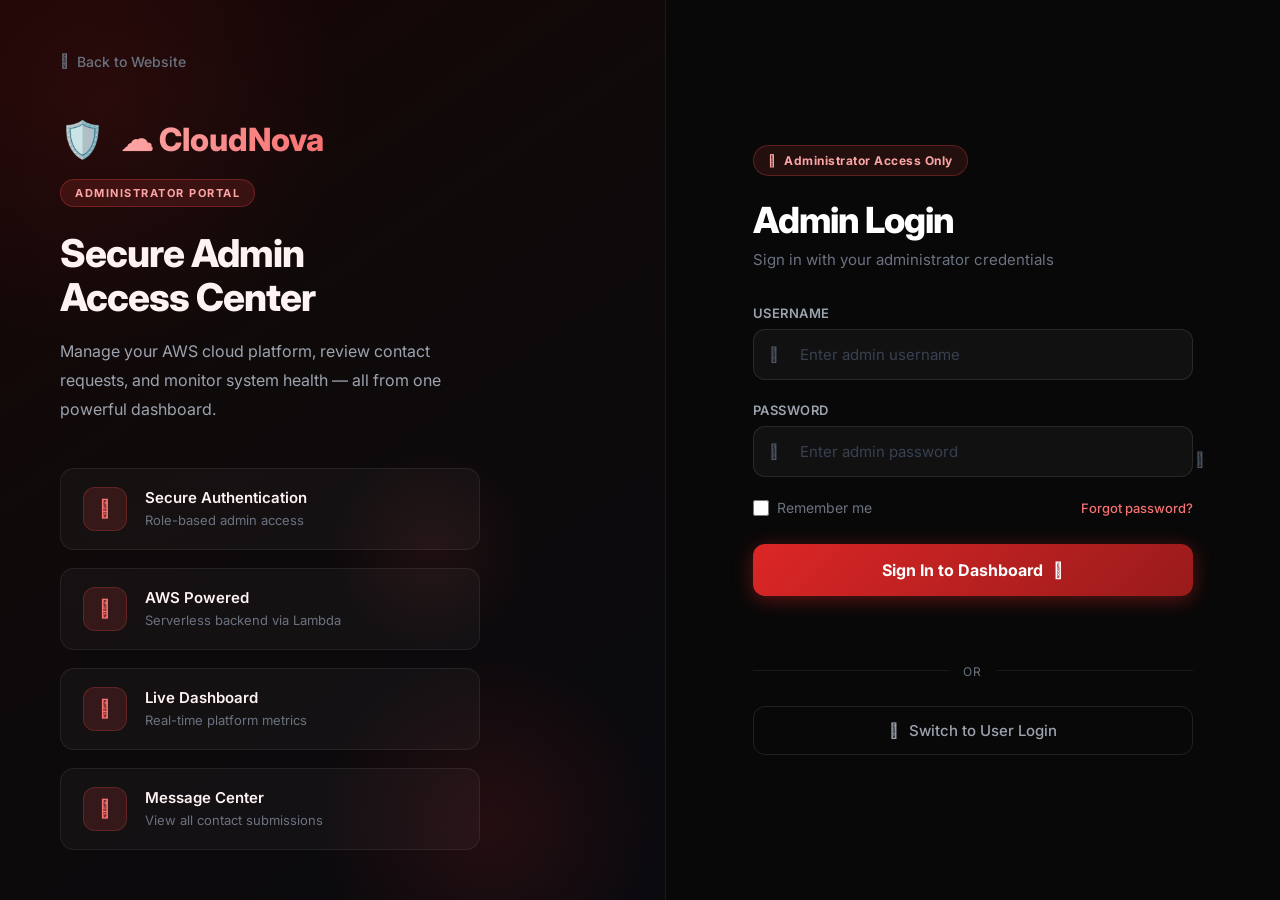
==== admin.html @ 33fa6151 "Add files via upload" ====
<!DOCTYPE html>
<html lang="en">
<head>
  <meta charset="UTF-8">
  <meta name="viewport" content="width=device-width, initial-scale=1.0">
  <title>Admin Login — CloudNova</title>
  <meta name="description" content="Secure administrator portal for CloudNova cloud platform management.">
  <link rel="stylesheet" href="admin.css">
  <link href="https://fonts.googleapis.com/css2?family=Inter:wght@300;400;500;600;700;800;900&display=swap" rel="stylesheet">
  <link rel="stylesheet" href="https://cdnjs.cloudflare.com/ajax/libs/font-awesome/6.5.2/css/all.min.css">
</head>
<body>

<div class="page-wrapper">

  <!-- Left Info Panel -->
  <div class="info-panel">
    <div class="panel-inner">
      <a href="index.html" class="back-link">
        <i class="fas fa-arrow-left"></i> Back to Website
      </a>

      <div class="brand">
        <div class="brand-icon">🛡️</div>
        <h1>☁ CloudNova</h1>
      </div>

      <div class="panel-badge">Administrator Portal</div>

      <h2>Secure Admin<br>Access Center</h2>
      <p>Manage your AWS cloud platform, review contact requests, and monitor system health — all from one powerful dashboard.</p>

      <div class="feature-list">
        <div class="feature-item">
          <div class="fi-icon"><i class="fas fa-shield-alt"></i></div>
          <div>
            <strong>Secure Authentication</strong>
            <span>Role-based admin access</span>
          </div>
        </div>
        <div class="feature-item">
          <div class="fi-icon"><i class="fas fa-cloud"></i></div>
          <div>
            <strong>AWS Powered</strong>
            <span>Serverless backend via Lambda</span>
          </div>
        </div>
        <div class="feature-item">
          <div class="fi-icon"><i class="fas fa-chart-line"></i></div>
          <div>
            <strong>Live Dashboard</strong>
            <span>Real-time platform metrics</span>
          </div>
        </div>
        <div class="feature-item">
          <div class="fi-icon"><i class="fas fa-envelope"></i></div>
          <div>
            <strong>Message Center</strong>
            <span>View all contact submissions</span>
          </div>
        </div>
      </div>
    </div>

    <!-- Decorative blobs -->
    <div class="blob blob-1"></div>
    <div class="blob blob-2"></div>
    <div class="blob blob-3"></div>
  </div>

  <!-- Right Login Panel -->
  <div class="login-panel">
    <div class="login-card">

      <div class="card-top">
        <div class="card-badge">
          <i class="fas fa-lock"></i>
          Administrator Access Only
        </div>
        <h2>Admin Login</h2>
        <p>Sign in with your administrator credentials</p>
      </div>

      <div class="input-group">
        <label for="username">Username</label>
        <div class="input-wrap">
          <i class="fas fa-user-shield"></i>
          <input type="text" id="username" placeholder="Enter admin username" autocomplete="off">
        </div>
      </div>

      <div class="input-group">
        <label for="password">Password</label>
        <div class="input-wrap">
          <i class="fas fa-lock"></i>
          <input type="password" id="password" placeholder="Enter admin password">
          <button class="toggle-pw" onclick="togglePw('password', this)" type="button" tabindex="-1">
            <i class="fas fa-eye"></i>
          </button>
        </div>
      </div>

      <div class="options-row">
        <label class="checkbox-label">
          <input type="checkbox" id="rememberAdmin">
          <span>Remember me</span>
        </label>
        <a href="#" class="forgot-link">Forgot password?</a>
      </div>

      <button id="loginBtn" onclick="adminLogin()">
        <span id="loginBtnText">Sign In to Dashboard</span>
        <i class="fas fa-arrow-right" id="loginIcon"></i>
        <div class="spinner" id="loginSpinner" style="display:none;"></div>
      </button>

      <p id="message"></p>

      <div class="divider"><span>or</span></div>

      <a href="user-login.html" class="alt-login-link">
        <i class="fas fa-user"></i>
        Switch to User Login
      </a>

    </div>
  </div>

</div>

<script src="admin.js"></script>
</body>
</html>
---- admin.css ----
/* ============================================
   CLOUDNOVA — ADMIN LOGIN
   Theme: Crimson Red / Dark Security
============================================ */

@import url('https://fonts.googleapis.com/css2?family=Inter:wght@300;400;500;600;700;800;900&display=swap');

*, *::before, *::after {
  margin: 0; padding: 0;
  box-sizing: border-box;
  font-family: 'Inter', sans-serif;
}

:root {
  --red-deep:    #7f1d1d;
  --red-mid:     #991b1b;
  --red-bright:  #ef4444;
  --red-glow:    rgba(239,68,68,0.35);
  --dark-bg:     #0a0a0f;
  --dark-panel:  #0f0a0a;
  --card-bg:     rgba(255,255,255,0.04);
  --border:      rgba(255,255,255,0.09);
  --border-red:  rgba(239,68,68,0.3);
  --text-primary:   #fef2f2;
  --text-secondary: #fca5a5;
  --text-muted:     #6b7280;
  --gradient-panel: linear-gradient(145deg, #1a0505 0%, #0f0a0a 40%, #0a0a0f 100%);
  --gradient-btn:   linear-gradient(135deg, #dc2626, #991b1b);
  --transition: 0.3s cubic-bezier(0.4,0,0.2,1);
}

html, body {
  height: 100%;
}

body {
  background: var(--dark-bg);
  color: var(--text-primary);
  display: flex;
  align-items: stretch;
  min-height: 100vh;
  overflow: hidden;
}

/* ── Page Layout ── */
.page-wrapper {
  display: flex;
  width: 100%;
  min-height: 100vh;
}

/* ── Info Panel (Left) ── */
.info-panel {
  position: relative;
  width: 52%;
  background: var(--gradient-panel);
  border-right: 1px solid rgba(239,68,68,0.15);
  display: flex;
  align-items: center;
  overflow: hidden;
}

.panel-inner {
  position: relative;
  z-index: 2;
  padding: 60px;
}

.back-link {
  display: inline-flex;
  align-items: center;
  gap: 8px;
  color: var(--text-muted);
  text-decoration: none;
  font-size: 14px;
  font-weight: 500;
  margin-bottom: 50px;
  transition: var(--transition);
}

.back-link:hover {
  color: var(--text-secondary);
}

.brand {
  display: flex;
  align-items: center;
  gap: 16px;
  margin-bottom: 20px;
}

.brand-icon {
  font-size: 36px;
  line-height: 1;
}

.brand h1 {
  font-size: 32px;
  font-weight: 800;
  background: linear-gradient(90deg, #fca5a5, #f87171);
  -webkit-background-clip: text;
  -webkit-text-fill-color: transparent;
  background-clip: text;
}

.panel-badge {
  display: inline-block;
  background: rgba(239,68,68,0.15);
  border: 1px solid rgba(239,68,68,0.3);
  color: #fca5a5;
  font-size: 11px;
  font-weight: 700;
  padding: 6px 14px;
  border-radius: 50px;
  letter-spacing: 1.5px;
  text-transform: uppercase;
  margin-bottom: 24px;
}

.info-panel h2 {
  font-size: clamp(28px, 3vw, 44px);
  font-weight: 800;
  letter-spacing: -1px;
  line-height: 1.15;
  color: var(--text-primary);
  margin-bottom: 18px;
}

.info-panel > .panel-inner > p {
  font-size: 16px;
  color: #9ca3af;
  line-height: 1.8;
  margin-bottom: 44px;
  max-width: 420px;
}

/* Feature Items */
.feature-list {
  display: flex;
  flex-direction: column;
  gap: 18px;
}

.feature-item {
  display: flex;
  align-items: center;
  gap: 18px;
  background: rgba(255,255,255,0.03);
  border: 1px solid rgba(255,255,255,0.07);
  border-radius: 14px;
  padding: 18px 22px;
  transition: var(--transition);
}

.feature-item:hover {
  background: rgba(239,68,68,0.08);
  border-color: var(--border-red);
}

.fi-icon {
  width: 44px;
  height: 44px;
  border-radius: 12px;
  background: rgba(239,68,68,0.15);
  border: 1px solid rgba(239,68,68,0.25);
  display: flex;
  align-items: center;
  justify-content: center;
  font-size: 18px;
  color: #f87171;
  flex-shrink: 0;
}

.feature-item strong {
  display: block;
  font-size: 15px;
  font-weight: 600;
  color: var(--text-primary);
  margin-bottom: 2px;
}

.feature-item span {
  font-size: 13px;
  color: var(--text-muted);
}

/* Decorative Blobs */
.blob {
  position: absolute;
  border-radius: 50%;
  pointer-events: none;
}

.blob-1 {
  width: 500px; height: 500px;
  background: radial-gradient(circle, rgba(127,29,29,0.18) 0%, transparent 70%);
  top: -150px; left: -150px;
  animation: blobFloat 14s ease-in-out infinite;
}

.blob-2 {
  width: 350px; height: 350px;
  background: radial-gradient(circle, rgba(220,38,38,0.12) 0%, transparent 70%);
  bottom: -100px; right: 0;
  animation: blobFloat 10s ease-in-out infinite reverse;
}

.blob-3 {
  width: 200px; height: 200px;
  background: radial-gradient(circle, rgba(239,68,68,0.08) 0%, transparent 70%);
  top: 50%; left: 50%;
  animation: blobFloat 8s ease-in-out infinite;
}

@keyframes blobFloat {
  0%, 100% { transform: translate(0,0); }
  50%       { transform: translate(20px, -20px); }
}

/* ── Login Panel (Right) ── */
.login-panel {
  width: 48%;
  display: flex;
  align-items: center;
  justify-content: center;
  padding: 40px;
  background: #080808;
  overflow-y: auto;
}

.login-card {
  width: 100%;
  max-width: 440px;
}

.card-top {
  margin-bottom: 36px;
}

.card-badge {
  display: inline-flex;
  align-items: center;
  gap: 8px;
  background: rgba(239,68,68,0.12);
  border: 1px solid rgba(239,68,68,0.28);
  color: #fca5a5;
  font-size: 12px;
  font-weight: 700;
  padding: 7px 14px;
  border-radius: 50px;
  letter-spacing: 0.5px;
  margin-bottom: 22px;
}

.card-top h2 {
  font-size: 36px;
  font-weight: 800;
  letter-spacing: -1px;
  color: #fff;
  margin-bottom: 8px;
}

.card-top p {
  font-size: 15px;
  color: var(--text-muted);
}

/* Input Groups */
.input-group {
  margin-bottom: 22px;
}

.input-group label {
  display: block;
  font-size: 13px;
  font-weight: 600;
  color: #9ca3af;
  margin-bottom: 8px;
  text-transform: uppercase;
  letter-spacing: 0.5px;
}

.input-wrap {
  position: relative;
  display: flex;
  align-items: center;
}

.input-wrap i {
  position: absolute;
  left: 16px;
  color: #4b5563;
  font-size: 15px;
  pointer-events: none;
}

.input-wrap input {
  width: 100%;
  padding: 15px 16px 15px 46px;
  background: rgba(255,255,255,0.04);
  border: 1px solid rgba(255,255,255,0.1);
  border-radius: 12px;
  color: #fff;
  font-size: 15px;
  outline: none;
  transition: var(--transition);
}

.input-wrap input:focus {
  border-color: #ef4444;
  background: rgba(239,68,68,0.06);
  box-shadow: 0 0 0 3px rgba(239,68,68,0.12);
}

.input-wrap input::placeholder { color: #374151; }

.toggle-pw {
  position: absolute;
  right: 14px;
  background: none;
  border: none;
  color: #4b5563;
  cursor: pointer;
  font-size: 14px;
  padding: 4px;
  transition: var(--transition);
  width: auto !important;
  padding: 0 !important;
}

.toggle-pw:hover { color: #9ca3af; }

/* Options Row */
.options-row {
  display: flex;
  justify-content: space-between;
  align-items: center;
  margin-bottom: 28px;
}

.checkbox-label {
  display: flex;
  align-items: center;
  gap: 8px;
  font-size: 14px;
  color: #6b7280;
  cursor: pointer;
}

.checkbox-label input[type="checkbox"] {
  width: 16px;
  height: 16px;
  accent-color: #ef4444;
}

.forgot-link {
  font-size: 13px;
  color: #f87171;
  text-decoration: none;
  font-weight: 500;
  transition: var(--transition);
}

.forgot-link:hover { color: #fca5a5; }

/* Login Button */
button#loginBtn {
  position: relative;
  width: 100%;
  padding: 16px;
  background: var(--gradient-btn);
  color: white;
  border: none;
  border-radius: 12px;
  font-size: 16px;
  font-weight: 700;
  cursor: pointer;
  transition: var(--transition);
  box-shadow: 0 4px 20px rgba(220,38,38,0.4);
  display: flex;
  align-items: center;
  justify-content: center;
  gap: 10px;
}

button#loginBtn:hover {
  transform: translateY(-2px);
  box-shadow: 0 8px 32px rgba(220,38,38,0.55);
}

button#loginBtn:disabled {
  opacity: 0.65;
  cursor: not-allowed;
  transform: none;
}

.spinner {
  width: 18px; height: 18px;
  border: 2px solid rgba(255,255,255,0.3);
  border-top-color: white;
  border-radius: 50%;
  animation: spin 0.7s linear infinite;
}

@keyframes spin { to { transform: rotate(360deg); } }

#message {
  text-align: center;
  margin-top: 18px;
  font-size: 14px;
  font-weight: 600;
  min-height: 20px;
}

/* Divider */
.divider {
  text-align: center;
  margin: 26px 0;
  position: relative;
}

.divider::before {
  content: '';
  position: absolute;
  top: 50%; left: 0; right: 0;
  height: 1px;
  background: rgba(255,255,255,0.07);
}

.divider span {
  position: relative;
  background: #080808;
  padding: 0 14px;
  font-size: 12px;
  color: var(--text-muted);
  text-transform: uppercase;
  letter-spacing: 1px;
}

/* Alternate Login Link */
.alt-login-link {
  display: flex;
  align-items: center;
  justify-content: center;
  gap: 10px;
  width: 100%;
  padding: 14px;
  background: transparent;
  border: 1px solid rgba(255,255,255,0.1);
  border-radius: 12px;
  color: #9ca3af;
  text-decoration: none;
  font-size: 15px;
  font-weight: 500;
  transition: var(--transition);
}

.alt-login-link:hover {
  border-color: rgba(16,185,129,0.4);
  color: #6ee7b7;
  background: rgba(16,185,129,0.05);
}

/* ── Responsive ── */
@media (max-width: 900px) {
  .page-wrapper    { flex-direction: column; }
  .info-panel      { width: 100%; padding: 30px 24px 40px; }
  .login-panel     { width: 100%; padding: 30px 24px 50px; }
  .panel-inner     { padding: 0; }
  body             { overflow: auto; }
  .back-link       { margin-bottom: 28px; }
  .blob-1, .blob-2, .blob-3 { display: none; }
}
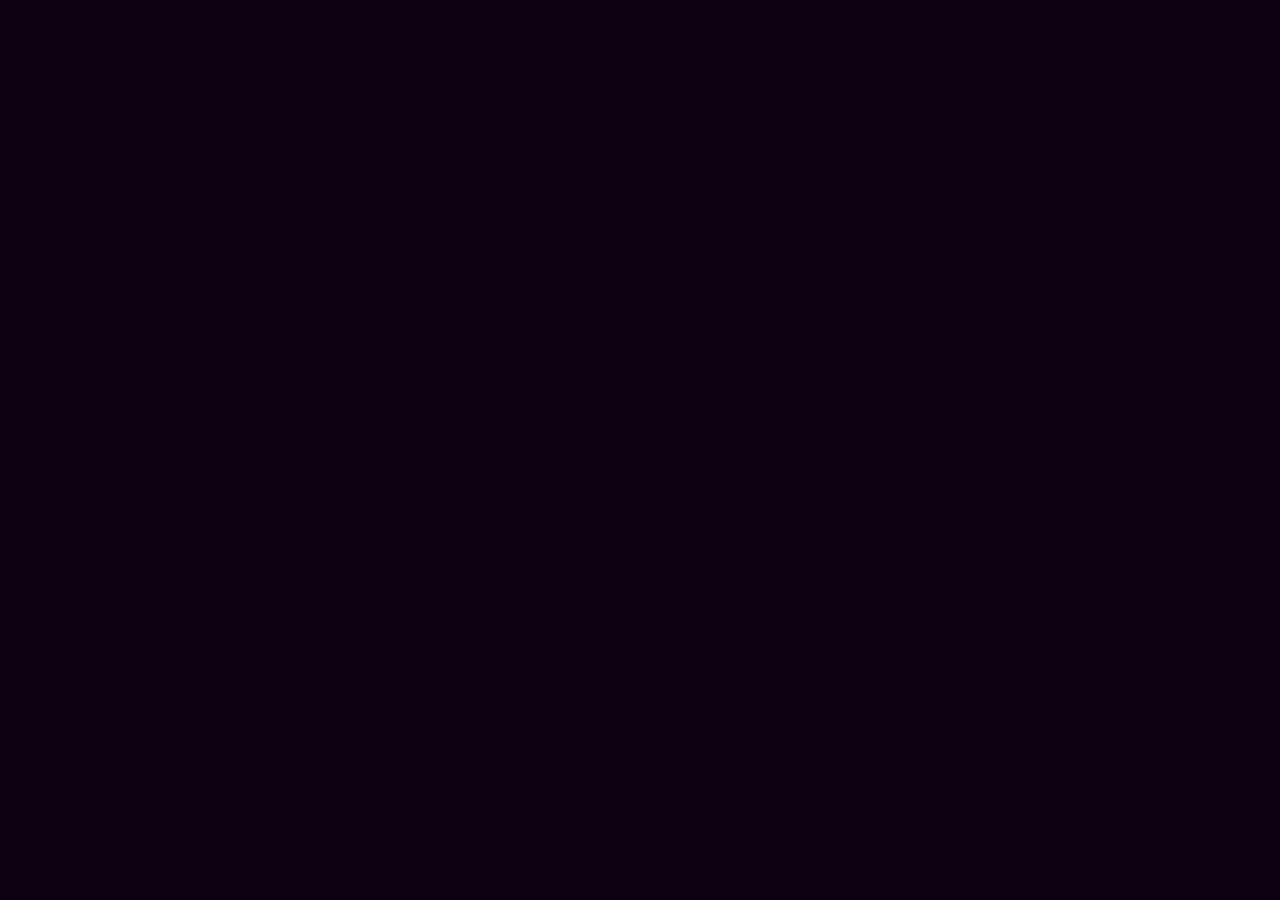
==== commit 5bd62af3: "Add brand intro overlay to admin page" ====
--- a/admin.html
+++ b/admin.html
@@ -10,6 +10,11 @@
   <link rel="stylesheet" href="https://cdnjs.cloudflare.com/ajax/libs/font-awesome/6.5.2/css/all.min.css">
 </head>
 <body>
+
+<!-- ── Brand Intro Overlay ── -->
+<div class="intro-overlay" id="introOverlay">
+  <div class="intro-logo">☁ CloudNova</div>
+</div>
 
 <div class="page-wrapper">
 
@@ -130,4 +135,4 @@
 
 <script src="admin.js"></script>
 </body>
-</html>+</html>
--- a/admin.css
+++ b/admin.css
@@ -1,6 +1,6 @@
 /* ============================================
-   CLOUDNOVA — ADMIN LOGIN
-   Theme: Crimson Red / Dark Security
+   CLOUDNOVA — ADMIN LOGIN (MATCHING PINK THEME)
+   Theme: Pink / Fuchsia / Violet
 ============================================ */
 
 @import url('https://fonts.googleapis.com/css2?family=Inter:wght@300;400;500;600;700;800;900&display=swap');
@@ -12,20 +12,21 @@
 }
 
 :root {
-  --red-deep:    #7f1d1d;
-  --red-mid:     #991b1b;
-  --red-bright:  #ef4444;
-  --red-glow:    rgba(239,68,68,0.35);
-  --dark-bg:     #0a0a0f;
-  --dark-panel:  #0f0a0a;
-  --card-bg:     rgba(255,255,255,0.04);
-  --border:      rgba(255,255,255,0.09);
-  --border-red:  rgba(239,68,68,0.3);
-  --text-primary:   #fef2f2;
-  --text-secondary: #fca5a5;
+  --bg-deep:      #0d0010;
+  --bg-panel:     #1a0025;
+  --pink:         #ec4899;
+  --hot-pink:     #f43f5e;
+  --rose:         #fb7185;
+  --fuchsia:      #d946ef;
+  --violet:       #a855f7;
+  --text-primary:   #fdf2f8;
+  --text-secondary: #f9a8d4;
   --text-muted:     #6b7280;
-  --gradient-panel: linear-gradient(145deg, #1a0505 0%, #0f0a0a 40%, #0a0a0f 100%);
-  --gradient-btn:   linear-gradient(135deg, #dc2626, #991b1b);
+  --gradient-panel: linear-gradient(145deg, #0d0010 0%, #1a0025 40%, #0d0010 100%);
+  --gradient-btn:   linear-gradient(135deg, #db2777, #9333ea);
+  --gradient-btn-h: linear-gradient(135deg, #ec4899, #a855f7);
+  --border:       rgba(255,255,255,0.07);
+  --border-pink:  rgba(236,72,153,0.3);
   --transition: 0.3s cubic-bezier(0.4,0,0.2,1);
 }
 
@@ -34,7 +35,7 @@
 }
 
 body {
-  background: var(--dark-bg);
+  background: var(--bg-deep);
   color: var(--text-primary);
   display: flex;
   align-items: stretch;
@@ -42,7 +43,6 @@
   overflow: hidden;
 }
 
-/* ── Page Layout ── */
 .page-wrapper {
   display: flex;
   width: 100%;
@@ -54,7 +54,7 @@
   position: relative;
   width: 52%;
   background: var(--gradient-panel);
-  border-right: 1px solid rgba(239,68,68,0.15);
+  border-right: 1px solid rgba(236,72,153,0.15);
   display: flex;
   align-items: center;
   overflow: hidden;
@@ -78,9 +78,7 @@
   transition: var(--transition);
 }
 
-.back-link:hover {
-  color: var(--text-secondary);
-}
+.back-link:hover { color: var(--text-secondary); }
 
 .brand {
   display: flex;
@@ -89,15 +87,12 @@
   margin-bottom: 20px;
 }
 
-.brand-icon {
-  font-size: 36px;
-  line-height: 1;
-}
+.brand-icon { font-size: 36px; line-height: 1; }
 
 .brand h1 {
   font-size: 32px;
   font-weight: 800;
-  background: linear-gradient(90deg, #fca5a5, #f87171);
+  background: linear-gradient(90deg, #fb7185, #ec4899);
   -webkit-background-clip: text;
   -webkit-text-fill-color: transparent;
   background-clip: text;
@@ -105,9 +100,9 @@
 
 .panel-badge {
   display: inline-block;
-  background: rgba(239,68,68,0.15);
-  border: 1px solid rgba(239,68,68,0.3);
-  color: #fca5a5;
+  background: rgba(236,72,153,0.12);
+  border: 1px solid rgba(236,72,153,0.28);
+  color: #f9a8d4;
   font-size: 11px;
   font-weight: 700;
   padding: 6px 14px;
@@ -128,7 +123,7 @@
 
 .info-panel > .panel-inner > p {
   font-size: 16px;
-  color: #9ca3af;
+  color: #be8fa8;
   line-height: 1.8;
   margin-bottom: 44px;
   max-width: 420px;
@@ -138,7 +133,7 @@
 .feature-list {
   display: flex;
   flex-direction: column;
-  gap: 18px;
+  gap: 16px;
 }
 
 .feature-item {
@@ -148,26 +143,26 @@
   background: rgba(255,255,255,0.03);
   border: 1px solid rgba(255,255,255,0.07);
   border-radius: 14px;
-  padding: 18px 22px;
+  padding: 16px 20px;
   transition: var(--transition);
 }
 
 .feature-item:hover {
-  background: rgba(239,68,68,0.08);
-  border-color: var(--border-red);
+  background: rgba(236,72,153,0.07);
+  border-color: var(--border-pink);
 }
 
 .fi-icon {
   width: 44px;
   height: 44px;
   border-radius: 12px;
-  background: rgba(239,68,68,0.15);
-  border: 1px solid rgba(239,68,68,0.25);
+  background: rgba(236,72,153,0.12);
+  border: 1px solid rgba(236,72,153,0.22);
   display: flex;
   align-items: center;
   justify-content: center;
-  font-size: 18px;
-  color: #f87171;
+  font-size: 17px;
+  color: #ec4899;
   flex-shrink: 0;
 }
 
@@ -184,7 +179,7 @@
   color: var(--text-muted);
 }
 
-/* Decorative Blobs */
+/* Blobs */
 .blob {
   position: absolute;
   border-radius: 50%;
@@ -193,21 +188,21 @@
 
 .blob-1 {
   width: 500px; height: 500px;
-  background: radial-gradient(circle, rgba(127,29,29,0.18) 0%, transparent 70%);
+  background: radial-gradient(circle, rgba(236,72,153,0.18) 0%, transparent 70%);
   top: -150px; left: -150px;
   animation: blobFloat 14s ease-in-out infinite;
 }
 
 .blob-2 {
   width: 350px; height: 350px;
-  background: radial-gradient(circle, rgba(220,38,38,0.12) 0%, transparent 70%);
+  background: radial-gradient(circle, rgba(168,85,247,0.1) 0%, transparent 70%);
   bottom: -100px; right: 0;
   animation: blobFloat 10s ease-in-out infinite reverse;
 }
 
 .blob-3 {
   width: 200px; height: 200px;
-  background: radial-gradient(circle, rgba(239,68,68,0.08) 0%, transparent 70%);
+  background: radial-gradient(circle, rgba(217,70,239,0.07) 0%, transparent 70%);
   top: 50%; left: 50%;
   animation: blobFloat 8s ease-in-out infinite;
 }
@@ -224,7 +219,7 @@
   align-items: center;
   justify-content: center;
   padding: 40px;
-  background: #080808;
+  background: #08000c;
   overflow-y: auto;
 }
 
@@ -233,17 +228,15 @@
   max-width: 440px;
 }
 
-.card-top {
-  margin-bottom: 36px;
-}
+.card-top { margin-bottom: 36px; }
 
 .card-badge {
   display: inline-flex;
   align-items: center;
   gap: 8px;
-  background: rgba(239,68,68,0.12);
-  border: 1px solid rgba(239,68,68,0.28);
-  color: #fca5a5;
+  background: rgba(236,72,153,0.1);
+  border: 1px solid rgba(236,72,153,0.25);
+  color: #f9a8d4;
   font-size: 12px;
   font-weight: 700;
   padding: 7px 14px;
@@ -266,9 +259,7 @@
 }
 
 /* Input Groups */
-.input-group {
-  margin-bottom: 22px;
-}
+.input-group { margin-bottom: 22px; }
 
 .input-group label {
   display: block;
@@ -286,10 +277,10 @@
   align-items: center;
 }
 
-.input-wrap i {
+.input-wrap > i {
   position: absolute;
   left: 16px;
-  color: #4b5563;
+  color: #be8fa8;
   font-size: 15px;
   pointer-events: none;
 }
@@ -307,28 +298,27 @@
 }
 
 .input-wrap input:focus {
-  border-color: #ef4444;
-  background: rgba(239,68,68,0.06);
-  box-shadow: 0 0 0 3px rgba(239,68,68,0.12);
-}
-
-.input-wrap input::placeholder { color: #374151; }
+  border-color: #ec4899;
+  background: rgba(236,72,153,0.06);
+  box-shadow: 0 0 0 3px rgba(236,72,153,0.12);
+}
+
+.input-wrap input::placeholder { color: #4a1a30; }
 
 .toggle-pw {
   position: absolute;
   right: 14px;
   background: none;
   border: none;
-  color: #4b5563;
+  color: #be8fa8;
   cursor: pointer;
   font-size: 14px;
-  padding: 4px;
   transition: var(--transition);
   width: auto !important;
   padding: 0 !important;
 }
 
-.toggle-pw:hover { color: #9ca3af; }
+.toggle-pw:hover { color: #fdf2f8; }
 
 /* Options Row */
 .options-row {
@@ -348,20 +338,19 @@
 }
 
 .checkbox-label input[type="checkbox"] {
-  width: 16px;
-  height: 16px;
-  accent-color: #ef4444;
+  width: 16px; height: 16px;
+  accent-color: #ec4899;
 }
 
 .forgot-link {
   font-size: 13px;
-  color: #f87171;
+  color: #ec4899;
   text-decoration: none;
   font-weight: 500;
   transition: var(--transition);
 }
 
-.forgot-link:hover { color: #fca5a5; }
+.forgot-link:hover { color: #f9a8d4; }
 
 /* Login Button */
 button#loginBtn {
@@ -376,7 +365,7 @@
   font-weight: 700;
   cursor: pointer;
   transition: var(--transition);
-  box-shadow: 0 4px 20px rgba(220,38,38,0.4);
+  box-shadow: 0 4px 20px rgba(219,39,119,0.45);
   display: flex;
   align-items: center;
   justify-content: center;
@@ -385,7 +374,7 @@
 
 button#loginBtn:hover {
   transform: translateY(-2px);
-  box-shadow: 0 8px 32px rgba(220,38,38,0.55);
+  box-shadow: 0 8px 32px rgba(219,39,119,0.55);
 }
 
 button#loginBtn:disabled {
@@ -429,7 +418,7 @@
 
 .divider span {
   position: relative;
-  background: #080808;
+  background: #08000c;
   padding: 0 14px;
   font-size: 12px;
   color: var(--text-muted);
@@ -448,7 +437,7 @@
   background: transparent;
   border: 1px solid rgba(255,255,255,0.1);
   border-radius: 12px;
-  color: #9ca3af;
+  color: #be8fa8;
   text-decoration: none;
   font-size: 15px;
   font-weight: 500;
@@ -456,18 +445,64 @@
 }
 
 .alt-login-link:hover {
-  border-color: rgba(16,185,129,0.4);
-  color: #6ee7b7;
-  background: rgba(16,185,129,0.05);
+  border-color: rgba(236,72,153,0.4);
+  color: #f9a8d4;
+  background: rgba(236,72,153,0.05);
+}
+
+/* ── Brand Intro Overlay ── */
+.intro-overlay {
+  position: fixed;
+  inset: 0;
+  background: #0d0010;
+  z-index: 9999;
+  display: flex;
+  align-items: center;
+  justify-content: center;
+  pointer-events: none;
+  transition: opacity 0.8s ease, visibility 0.8s;
+}
+
+.intro-logo {
+  font-size: 5rem;
+  font-weight: 900;
+  letter-spacing: -2px;
+  background: linear-gradient(90deg, #fb7185, #ec4899, #d946ef);
+  -webkit-background-clip: text;
+  -webkit-text-fill-color: transparent;
+  background-clip: text;
+  animation: logoZoomOut 1.8s cubic-bezier(0.25, 1, 0.5, 1) forwards;
+}
+
+@keyframes logoZoomOut {
+  0% {
+    transform: scale(2.5);
+    opacity: 0;
+    filter: blur(8px);
+  }
+  30% {
+    opacity: 1;
+    filter: blur(0);
+  }
+  100% {
+    transform: scale(1);
+    opacity: 0;
+    filter: blur(4px);
+  }
+}
+
+.intro-overlay.hide {
+  opacity: 0;
+  visibility: hidden;
 }
 
 /* ── Responsive ── */
 @media (max-width: 900px) {
-  .page-wrapper    { flex-direction: column; }
-  .info-panel      { width: 100%; padding: 30px 24px 40px; }
-  .login-panel     { width: 100%; padding: 30px 24px 50px; }
-  .panel-inner     { padding: 0; }
-  body             { overflow: auto; }
-  .back-link       { margin-bottom: 28px; }
+  .page-wrapper { flex-direction: column; }
+  .info-panel   { width: 100%; padding: 30px 24px 40px; }
+  .login-panel  { width: 100%; padding: 30px 24px 50px; }
+  .panel-inner  { padding: 0; }
+  body          { overflow: auto; }
+  .back-link    { margin-bottom: 28px; }
   .blob-1, .blob-2, .blob-3 { display: none; }
-}+}
